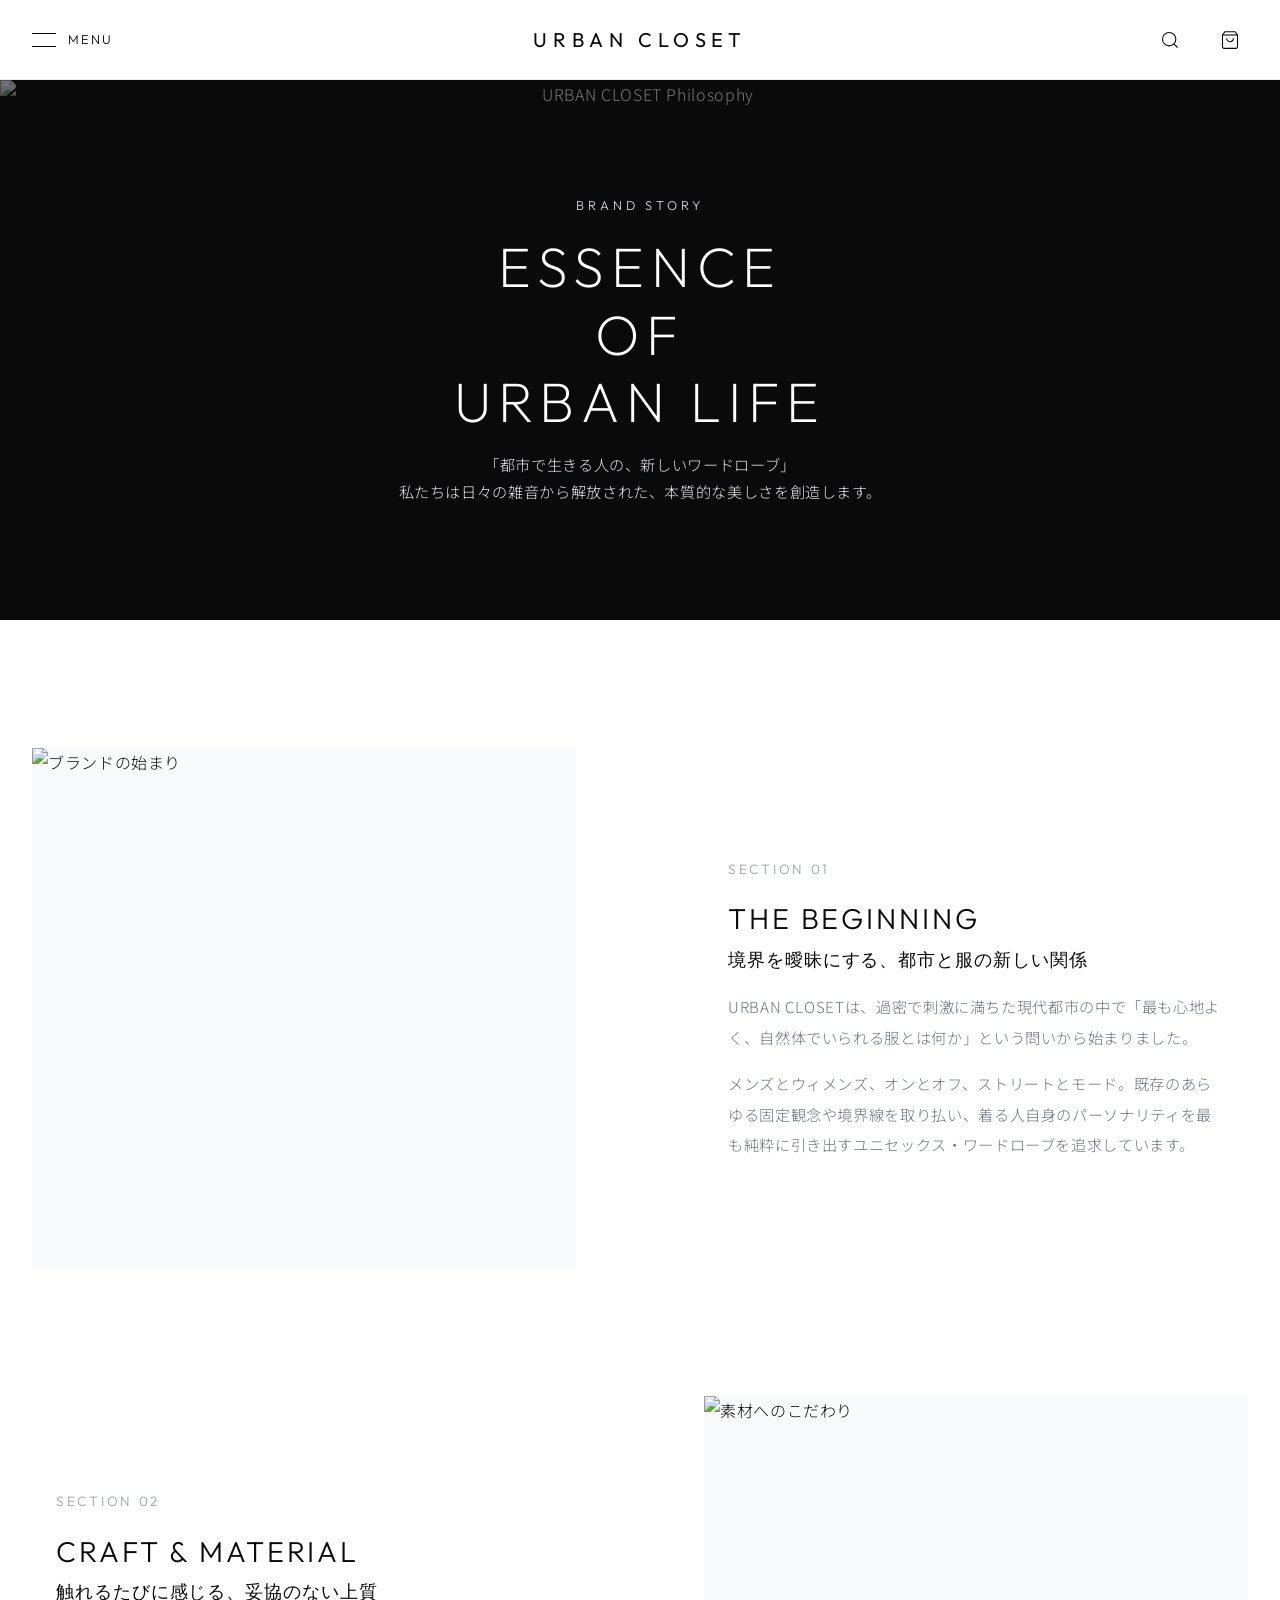
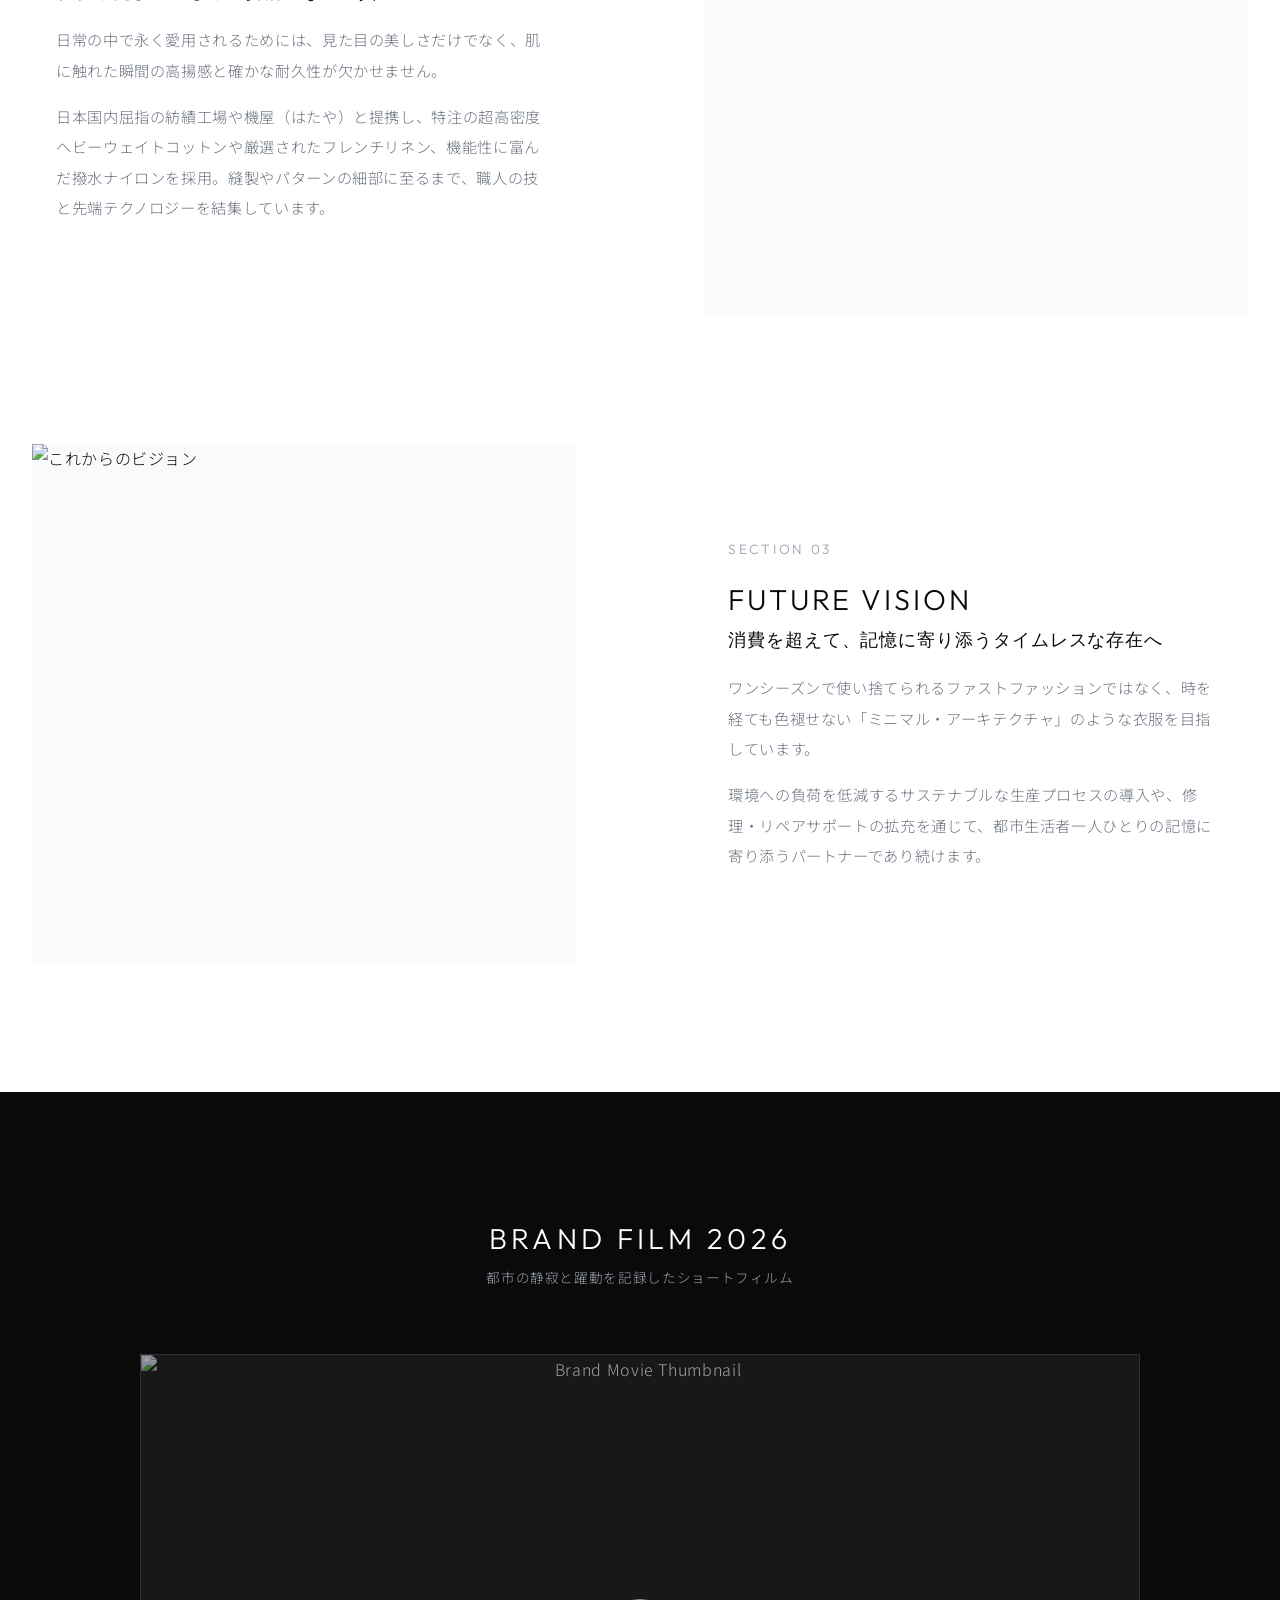
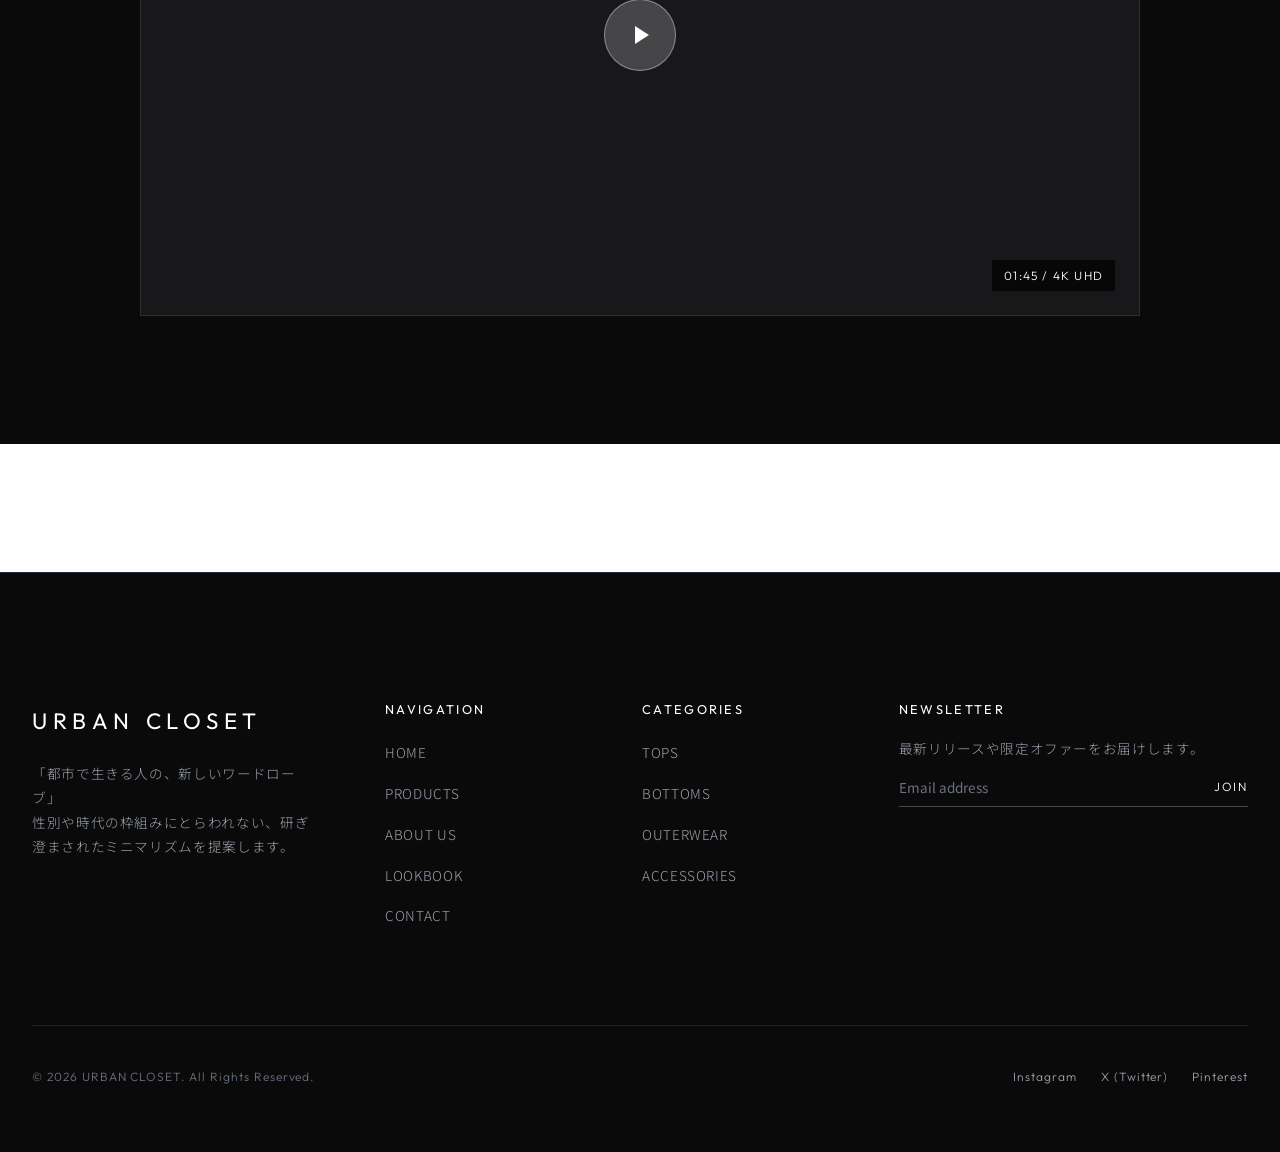
==== about.html @ 9b5a650b "update" ====
<!DOCTYPE html>
<html lang="ja">
<head>
  <meta charset="UTF-8">
  <meta name="viewport" content="width=device-width, initial-scale=1.0">
  <title>ABOUT US | URBAN CLOSET - ブランドストーリー</title>
  <meta name="description" content="URBAN CLOSET（アーバンクローゼット）の哲学、ものづくりのこだわり、ブランドの歩みとこれからのビジョンをご紹介します。">
  
  <!-- CSS -->
  <link rel="stylesheet" href="css/style.css">
  <link rel="stylesheet" href="css/pages/about.css">
</head>
<body>

  <!-- ==========================================
       共通ヘッダー (Header)
       ========================================== -->
  <header class="site-header">
    <div class="container header-container">
      <!-- 左：ハンバーガーメニューボタン -->
      <div class="header-left">
        <button type="button" class="menu-toggle-btn" id="openNavBtn" aria-label="メニューを開く">
          <span class="hamburger-icon">
            <span class="hamburger-line"></span>
            <span class="hamburger-line"></span>
          </span>
          <span>MENU</span>
        </button>
      </div>

      <!-- 中央：ブランドロゴ -->
      <div class="header-logo">
        <a href="index.html" class="logo-text">URBAN CLOSET</a>
      </div>

      <!-- 右：検索 & カートボタン -->
      <div class="header-right">
        <button type="button" class="header-icon-btn" id="openSearchBtn" aria-label="商品を検索">
          <svg viewBox="0 0 24 24" fill="none">
            <circle cx="11" cy="11" r="8"></circle>
            <line x1="21" y1="21" x2="16.65" y2="16.65"></line>
          </svg>
        </button>
        <button type="button" class="header-icon-btn open-cart-btn" id="openCartBtn" aria-label="カートを見る">
          <svg viewBox="0 0 24 24" fill="none">
            <path d="M6 2L3 6v14a2 2 0 0 0 2 2h14a2 2 0 0 0 2-2V6l-3-4z"/>
            <line x1="3" y1="6" x2="21" y2="6"/>
            <path d="M16 10a4 4 0 0 1-8 0"/>
          </svg>
          <span class="cart-badge" style="display: none;">0</span>
        </button>
      </div>
    </div>
  </header>

  <!-- ==========================================
       フルスクリーンメニュー (Fullscreen Navigation Overlay)
       ========================================== -->
  <div class="fullscreen-nav" id="fullscreenNav">
    <div class="nav-header">
      <div class="logo-text" style="color:#FFF;">URBAN CLOSET</div>
      <button type="button" class="nav-close-btn" id="closeNavBtn" aria-label="メニューを閉じる">
        <span>CLOSE</span>
        <svg viewBox="0 0 24 24" fill="none" stroke="currentColor" stroke-width="1.5">
          <line x1="18" y1="6" x2="6" y2="18"></line>
          <line x1="6" y1="6" x2="18" y2="18"></line>
        </svg>
      </button>
    </div>

    <div class="nav-content">
      <ul class="nav-main-list">
        <li class="nav-main-item"><a href="index.html" class="nav-main-link"><span class="nav-index">01</span> HOME</a></li>
        <li class="nav-main-item"><a href="products.html" class="nav-main-link"><span class="nav-index">02</span> PRODUCTS</a></li>
        <li class="nav-main-item"><a href="about.html" class="nav-main-link"><span class="nav-index">03</span> ABOUT</a></li>
        <li class="nav-main-item"><a href="lookbook.html" class="nav-main-link"><span class="nav-index">04</span> LOOKBOOK</a></li>
        <li class="nav-main-item"><a href="contact.html" class="nav-main-link"><span class="nav-index">05</span> CONTACT</a></li>
      </ul>

      <div class="nav-sub-info">
        <p class="nav-concept-quote">
          「都市で生きる人の、新しいワードローブ」<br>
          性別や時代の枠組みにとらわれない、研ぎ澄まされたミニマリズムを提案します。
        </p>

        <div class="nav-category-links">
          <div class="nav-category-title">CATEGORIES</div>
          <div class="nav-category-list">
            <a href="products.html?category=ALL">ALL</a>
            <a href="products.html?category=TOPS">TOPS</a>
            <a href="products.html?category=BOTTOMS">BOTTOMS</a>
            <a href="products.html?category=OUTERWEAR">OUTERWEAR</a>
            <a href="products.html?category=ACCESSORIES">ACCESSORIES</a>
          </div>
        </div>

        <div class="nav-footer-meta">
          <a href="https://instagram.com" target="_blank" rel="noopener">Instagram</a>
          <a href="https://twitter.com" target="_blank" rel="noopener">X (Twitter)</a>
          <a href="https://pinterest.com" target="_blank" rel="noopener">Pinterest</a>
        </div>
      </div>
    </div>
  </div>

  <!-- ==========================================
       クイック検索モーダル (Search Modal)
       ========================================== -->
  <div class="search-modal" id="searchModal">
    <div class="search-box">
      <button type="button" class="search-close-btn" id="closeSearchBtn" aria-label="検索を閉じる">
        <svg width="20" height="20" viewBox="0 0 24 24" fill="none" stroke="currentColor" stroke-width="1.5">
          <line x1="18" y1="6" x2="6" y2="18"></line>
          <line x1="6" y1="6" x2="18" y2="18"></line>
        </svg>
      </button>
      <div class="search-input-wrap">
        <input type="text" id="searchInput" class="search-input" placeholder="商品名・カテゴリ・キーワードを入力...">
        <div class="search-input-icon">
          <svg width="20" height="20" viewBox="0 0 24 24" fill="none" stroke="currentColor" stroke-width="1.5">
            <circle cx="11" cy="11" r="8"></circle>
            <line x1="21" y1="21" x2="16.65" y2="16.65"></line>
          </svg>
        </div>
      </div>
      <div class="search-results" id="searchResults"></div>
    </div>
  </div>

  <!-- ==========================================
       スライドイン・カートドロワー (Cart Drawer)
       ========================================== -->
  <div class="cart-drawer-overlay" id="cartDrawerOverlay">
    <aside class="cart-drawer" aria-label="ショッピングカート">
      <div class="cart-drawer-header">
        <h2 class="cart-drawer-title">SHOPPING BAG</h2>
        <button type="button" class="cart-drawer-close" id="closeCartBtn" aria-label="カートを閉じる">
          <svg width="20" height="20" viewBox="0 0 24 24" fill="none" stroke="currentColor" stroke-width="1.5">
            <line x1="18" y1="6" x2="6" y2="18"></line>
            <line x1="6" y1="6" x2="18" y2="18"></line>
          </svg>
        </button>
      </div>
      <div class="cart-items-container" id="cartItemsContainer"></div>
      <div class="cart-drawer-footer">
        <div class="cart-subtotal-row">
          <span class="cart-subtotal-label">SUBTOTAL</span>
          <span class="cart-subtotal-price" id="cartSubtotalPrice">¥0</span>
        </div>
        <button type="button" class="btn btn-primary btn-block" id="cartCheckoutBtn">CHECKOUT</button>
        <p class="cart-notice">※全品送料無料 / 7日以内返品・交換対応</p>
      </div>
    </aside>
  </div>

  <!-- ==========================================
       メインコンテンツ (Main Content)
       ========================================== -->
  <main id="mainContent">

    <!-- ヒーロービジュアル -->
    <section class="about-hero">
      <img src="https://images.unsplash.com/photo-1485230895905-ec40ba36b9bc?auto=format&fit=crop&w=1920&q=85" alt="URBAN CLOSET Philosophy" class="about-hero-bg">
      <div class="about-hero-content">
        <span class="about-hero-tag">BRAND STORY</span>
        <h1 class="about-hero-title">ESSENCE<br>OF<br>URBAN LIFE</h1>
        <p class="about-hero-desc">
          「都市で生きる人の、新しいワードローブ」<br>
          私たちは日々の雑音から解放された、本質的な美しさを創造します。
        </p>
      </div>
    </section>

    <!-- 3セクションのストーリー構成 -->
    <div class="container story-container">

      <!-- セクション1：ブランドの始まり -->
      <section class="story-section">
        <div class="story-visual">
          <img src="https://images.unsplash.com/photo-1503342217505-b0a15ec3261c?auto=format&fit=crop&w=1000&q=80" alt="ブランドの始まり" class="story-img" loading="lazy">
        </div>
        <div class="story-content">
          <span class="story-number">SECTION 01</span>
          <h2 class="story-heading-en">THE BEGINNING</h2>
          <h3 class="story-heading-ja">境界を曖昧にする、都市と服の新しい関係</h3>
          <div class="story-body">
            <p>
              URBAN CLOSETは、過密で刺激に満ちた現代都市の中で「最も心地よく、自然体でいられる服とは何か」という問いから始まりました。
            </p>
            <p>
              メンズとウィメンズ、オンとオフ、ストリートとモード。既存のあらゆる固定観念や境界線を取り払い、着る人自身のパーソナリティを最も純粋に引き出すユニセックス・ワードローブを追求しています。
            </p>
          </div>
        </div>
      </section>

      <!-- セクション2：素材へのこだわり -->
      <section class="story-section reverse">
        <div class="story-visual">
          <img src="https://images.unsplash.com/photo-1596755094514-f87e34085b2c?auto=format&fit=crop&w=1000&q=80" alt="素材へのこだわり" class="story-img" loading="lazy">
        </div>
        <div class="story-content">
          <span class="story-number">SECTION 02</span>
          <h2 class="story-heading-en">CRAFT & MATERIAL</h2>
          <h3 class="story-heading-ja">触れるたびに感じる、妥協のない上質</h3>
          <div class="story-body">
            <p>
              日常の中で永く愛用されるためには、見た目の美しさだけでなく、肌に触れた瞬間の高揚感と確かな耐久性が欠かせません。
            </p>
            <p>
              日本国内屈指の紡績工場や機屋（はたや）と提携し、特注の超高密度ヘビーウェイトコットンや厳選されたフレンチリネン、機能性に富んだ撥水ナイロンを採用。縫製やパターンの細部に至るまで、職人の技と先端テクノロジーを結集しています。
            </p>
          </div>
        </div>
      </section>

      <!-- セクション3：これからのビジョン -->
      <section class="story-section">
        <div class="story-visual">
          <img src="https://images.unsplash.com/photo-1515886657613-9f3515b0c78f?auto=format&fit=crop&w=1000&q=80" alt="これからのビジョン" class="story-img" loading="lazy">
        </div>
        <div class="story-content">
          <span class="story-number">SECTION 03</span>
          <h2 class="story-heading-en">FUTURE VISION</h2>
          <h3 class="story-heading-ja">消費を超えて、記憶に寄り添うタイムレスな存在へ</h3>
          <div class="story-body">
            <p>
              ワンシーズンで使い捨てられるファストファッションではなく、時を経ても色褪せない「ミニマル・アーキテクチャ」のような衣服を目指しています。
            </p>
            <p>
              環境への負荷を低減するサステナブルな生産プロセスの導入や、修理・リペアサポートの拡充を通じて、都市生活者一人ひとりの記憶に寄り添うパートナーであり続けます。
            </p>
          </div>
        </div>
      </section>

    </div>

    <!-- ブランドムービーエリア（プレースホルダー） -->
    <section class="brand-movie-section">
      <div class="container">
        <div class="movie-header">
          <h2 class="movie-title">BRAND FILM 2026</h2>
          <p class="movie-subtitle">都市の静寂と躍動を記録したショートフィルム</p>
        </div>

        <div class="movie-frame-wrapper" id="brandMovieBox" onclick="alert('※ブランドムービーのプレースホルダーです（デモ再生）。');">
          <img src="https://images.unsplash.com/photo-1509967419530-da38b4704bc6?auto=format&fit=crop&w=1600&q=80" alt="Brand Movie Thumbnail" class="movie-poster">
          <div class="movie-play-button" aria-label="ムービーを再生">
            <svg viewBox="0 0 24 24" fill="currentColor">
              <polygon points="5 3 19 12 5 21 5 3"></polygon>
            </svg>
          </div>
          <span class="movie-duration-badge">01:45 / 4K UHD</span>
        </div>
      </div>
    </section>

  </main>

  <!-- ==========================================
       共通フッター (Footer)
       ========================================== -->
  <footer class="site-footer">
    <div class="container">
      <div class="footer-top">
        <div class="footer-brand">
          <span class="footer-logo">URBAN CLOSET</span>
          <p class="footer-tagline">
            「都市で生きる人の、新しいワードローブ」<br>
            性別や時代の枠組みにとらわれない、研ぎ澄まされたミニマリズムを提案します。
          </p>
        </div>

        <div>
          <h3 class="footer-column-title">NAVIGATION</h3>
          <ul class="footer-links">
            <li><a href="index.html">HOME</a></li>
            <li><a href="products.html">PRODUCTS</a></li>
            <li><a href="about.html">ABOUT US</a></li>
            <li><a href="lookbook.html">LOOKBOOK</a></li>
            <li><a href="contact.html">CONTACT</a></li>
          </ul>
        </div>

        <div>
          <h3 class="footer-column-title">CATEGORIES</h3>
          <ul class="footer-links">
            <li><a href="products.html?category=TOPS">TOPS</a></li>
            <li><a href="products.html?category=BOTTOMS">BOTTOMS</a></li>
            <li><a href="products.html?category=OUTERWEAR">OUTERWEAR</a></li>
            <li><a href="products.html?category=ACCESSORIES">ACCESSORIES</a></li>
          </ul>
        </div>

        <div>
          <h3 class="footer-column-title">NEWSLETTER</h3>
          <p class="footer-newsletter-text">
            最新リリースや限定オファーをお届けします。
          </p>
          <form class="footer-form">
            <input type="email" placeholder="Email address" required>
            <button type="submit">JOIN</button>
          </form>
        </div>
      </div>

      <div class="footer-bottom">
        <div>&copy; 2026 URBAN CLOSET. All Rights Reserved.</div>
        <div class="footer-sns">
          <a href="https://instagram.com" target="_blank" rel="noopener">Instagram</a>
          <a href="https://twitter.com" target="_blank" rel="noopener">X (Twitter)</a>
          <a href="https://pinterest.com" target="_blank" rel="noopener">Pinterest</a>
        </div>
      </div>
    </div>
  </footer>

  <!-- Scripts -->
  <script src="js/data.js"></script>
  <script src="js/common.js"></script>
</body>
</html>
---- css/style.css ----
/* ==========================================================================
   URBAN CLOSET - Design System & Common Styles
   Concept: Minimalist, Mode, Genderless, Timeless Urban Aesthetic
   ========================================================================== */

@import url('https://fonts.googleapis.com/css2?family=Noto+Sans+JP:wght@300;400;500;700&family=Outfit:wght@200;300;400;500;600&display=swap');

/* --- CSS Variables / Design Tokens --- */
:root {
  /* Colors */
  --color-bg: #FFFFFF;
  --color-bg-subtle: #F9FAFB;
  --color-bg-alt: #F3F4F6;
  --color-text-main: #0A0A0A;
  --color-text-muted: #6B7280;
  --color-text-light: #9CA3AF;
  --color-border: #E5E7EB;
  --color-border-dark: #111111;
  --color-accent: #0A0A0A;

  /* Typography */
  --font-en: 'Outfit', -apple-system, BlinkMacSystemFont, 'Helvetica Neue', sans-serif;
  --font-ja: 'Noto Sans JP', -apple-system, BlinkMacSystemFont, sans-serif;

  /* Spacing */
  --space-xs: 0.5rem;   /* 8px */
  --space-sm: 1rem;     /* 16px */
  --space-md: 1.5rem;   /* 24px */
  --space-lg: 2.5rem;   /* 40px */
  --space-xl: 4rem;     /* 64px */
  --space-2xl: 6rem;    /* 96px */
  --space-3xl: 8rem;    /* 128px */

  /* Layout */
  --container-width: 1360px;
  --container-padding: 2rem;
  --header-height: 80px;

  /* Transitions */
  --transition-fast: 0.2s cubic-bezier(0.16, 1, 0.3, 1);
  --transition-normal: 0.4s cubic-bezier(0.16, 1, 0.3, 1);
  --transition-slow: 0.7s cubic-bezier(0.16, 1, 0.3, 1);
}

/* --- Base & Reset --- */
*, *::before, *::after {
  box-sizing: border-box;
  margin: 0;
  padding: 0;
}

html {
  font-size: 16px;
  scroll-behavior: smooth;
  -webkit-font-smoothing: antialiased;
  -moz-osx-font-smoothing: grayscale;
}

body {
  font-family: var(--font-ja);
  font-weight: 300;
  color: var(--color-text-main);
  background-color: var(--color-bg);
  line-height: 1.8;
  letter-spacing: 0.04em;
  overflow-x: hidden;
}

/* Typography Helpers */
h1, h2, h3, h4, h5, h6 {
  font-family: var(--font-en);
  font-weight: 300;
  letter-spacing: 0.08em;
  color: var(--color-text-main);
  line-height: 1.3;
}

p {
  color: var(--color-text-muted);
  font-size: 0.95rem;
}

a {
  color: inherit;
  text-decoration: none;
  transition: opacity var(--transition-fast);
}

a:hover {
  opacity: 0.7;
}

img {
  max-width: 100%;
  height: auto;
  display: block;
}

button {
  background: none;
  border: none;
  font: inherit;
  cursor: pointer;
  color: inherit;
}

ul, ol {
  list-style: none;
}

/* --- Containers & Layout --- */
.container {
  max-width: var(--container-width);
  margin-left: auto;
  margin-right: auto;
  padding-left: var(--container-padding);
  padding-right: var(--container-padding);
}

.container-narrow {
  max-width: 900px;
  margin-left: auto;
  margin-right: auto;
  padding-left: var(--container-padding);
  padding-right: var(--container-padding);
}

.section {
  padding-top: var(--space-2xl);
  padding-bottom: var(--space-2xl);
}

.section-header {
  margin-bottom: var(--space-xl);
  display: flex;
  justify-content: space-between;
  align-items: flex-end;
  border-bottom: 1px solid var(--color-border);
  padding-bottom: var(--space-sm);
}

.section-title {
  font-size: 1.75rem;
  letter-spacing: 0.15em;
  text-transform: uppercase;
}

.section-subtitle {
  font-family: var(--font-ja);
  font-size: 0.85rem;
  color: var(--color-text-muted);
  margin-top: 0.35rem;
}

.section-link {
  font-family: var(--font-en);
  font-size: 0.85rem;
  letter-spacing: 0.12em;
  text-transform: uppercase;
  display: inline-flex;
  align-items: center;
  gap: 0.5rem;
  border-bottom: 1px solid transparent;
  padding-bottom: 2px;
  transition: border-color var(--transition-fast);
}

.section-link:hover {
  border-bottom-color: var(--color-text-main);
  opacity: 1;
}

/* --- Buttons --- */
.btn {
  display: inline-flex;
  align-items: center;
  justify-content: center;
  font-family: var(--font-en);
  font-size: 0.85rem;
  letter-spacing: 0.15em;
  text-transform: uppercase;
  padding: 1rem 2.2rem;
  transition: all var(--transition-normal);
  text-align: center;
  position: relative;
  overflow: hidden;
}

.btn-primary {
  background-color: var(--color-text-main);
  color: #FFFFFF;
  border: 1px solid var(--color-text-main);
}

.btn-primary:hover {
  background-color: #262626;
  opacity: 1;
}

.btn-outline {
  background-color: transparent;
  color: var(--color-text-main);
  border: 1px solid var(--color-text-main);
}

.btn-outline:hover {
  background-color: var(--color-text-main);
  color: #FFFFFF;
  opacity: 1;
}

.btn-sm {
  padding: 0.65rem 1.4rem;
  font-size: 0.75rem;
}

.btn-block {
  width: 100%;
}

/* --- Header --- */
.site-header {
  position: fixed;
  top: 0;
  left: 0;
  width: 100%;
  height: var(--header-height);
  background-color: rgba(255, 255, 255, 0.95);
  backdrop-filter: blur(10px);
  -webkit-backdrop-filter: blur(10px);
  z-index: 100;
  transition: background-color var(--transition-normal), border-color var(--transition-normal);
  border-bottom: 1px solid rgba(229, 231, 235, 0.6);
}

.site-header.is-scrolled {
  background-color: rgba(255, 255, 255, 0.98);
  border-bottom: 1px solid var(--color-border);
}

.site-header.header-dark {
  background-color: transparent;
  border-bottom-color: transparent;
  color: #FFFFFF;
}

.site-header.header-dark.is-scrolled {
  background-color: rgba(255, 255, 255, 0.98);
  border-bottom: 1px solid var(--color-border);
  color: var(--color-text-main);
}

.header-container {
  display: grid;
  grid-template-columns: 1fr auto 1fr;
  align-items: center;
  height: 100%;
}

.header-left {
  display: flex;
  align-items: center;
  gap: 1.5rem;
}

.menu-toggle-btn {
  display: flex;
  align-items: center;
  gap: 0.75rem;
  font-family: var(--font-en);
  font-size: 0.8rem;
  letter-spacing: 0.15em;
  text-transform: uppercase;
  padding: 0.5rem 0;
}

.hamburger-icon {
  width: 24px;
  height: 14px;
  position: relative;
  display: flex;
  flex-direction: column;
  justify-content: space-between;
}

.hamburger-line {
  width: 100%;
  height: 1px;
  background-color: currentColor;
  transition: transform var(--transition-fast), opacity var(--transition-fast);
}

.header-logo {
  text-align: center;
}

.logo-text {
  font-family: var(--font-en);
  font-size: 1.25rem;
  font-weight: 400;
  letter-spacing: 0.28em;
  text-transform: uppercase;
  white-space: nowrap;
}

.header-right {
  display: flex;
  justify-content: flex-end;
  align-items: center;
  gap: 1.5rem;
}

.header-icon-btn {
  display: flex;
  align-items: center;
  justify-content: center;
  position: relative;
  padding: 0.5rem;
}

.header-icon-btn svg {
  width: 20px;
  height: 20px;
  stroke: currentColor;
  stroke-width: 1.3;
}

.cart-badge {
  position: absolute;
  top: 2px;
  right: 0px;
  background-color: var(--color-text-main);
  color: #FFFFFF;
  font-family: var(--font-en);
  font-size: 0.65rem;
  width: 16px;
  height: 16px;
  border-radius: 50%;
  display: flex;
  align-items: center;
  justify-content: center;
  font-weight: 500;
}

.header-dark:not(.is-scrolled) .cart-badge {
  background-color: #FFFFFF;
  color: var(--color-text-main);
}

/* --- Fullscreen Navigation Overlay --- */
.fullscreen-nav {
  position: fixed;
  top: 0;
  left: 0;
  width: 100vw;
  height: 100vh;
  background-color: #0A0A0A;
  color: #FFFFFF;
  z-index: 200;
  opacity: 0;
  visibility: hidden;
  transition: opacity var(--transition-slow), visibility var(--transition-slow);
  overflow-y: auto;
  display: flex;
  flex-direction: column;
}

.fullscreen-nav.is-open {
  opacity: 1;
  visibility: visible;
}

.nav-header {
  height: var(--header-height);
  display: flex;
  justify-content: space-between;
  align-items: center;
  padding: 0 var(--container-padding);
  border-bottom: 1px solid rgba(255, 255, 255, 0.1);
}

.nav-close-btn {
  display: flex;
  align-items: center;
  gap: 0.5rem;
  font-family: var(--font-en);
  font-size: 0.8rem;
  letter-spacing: 0.15em;
  text-transform: uppercase;
  color: #FFFFFF;
}

.nav-close-btn svg {
  width: 20px;
  height: 20px;
}

.nav-content {
  flex: 1;
  max-width: var(--container-width);
  margin: 0 auto;
  width: 100%;
  padding: var(--space-xl) var(--container-padding);
  display: grid;
  grid-template-columns: 1.5fr 1fr;
  gap: var(--space-2xl);
  align-items: center;
}

.nav-main-list {
  display: flex;
  flex-direction: column;
  gap: 1.25rem;
}

.nav-main-item {
  overflow: hidden;
}

.nav-main-link {
  font-family: var(--font-en);
  font-size: clamp(1.25rem, 2.2vw, 1.85rem);
  font-weight: 300;
  letter-spacing: 0.12em;
  text-transform: uppercase;
  display: inline-flex;
  align-items: center;
  gap: 1.25rem;
  color: #FFFFFF;
  position: relative;
  padding: 0.4rem 0;
  transition: transform var(--transition-fast), color var(--transition-fast), opacity var(--transition-fast);
}

.nav-index {
  font-size: 0.75rem;
  color: var(--color-text-muted);
  font-family: var(--font-en);
  font-weight: 400;
  letter-spacing: 0.15em;
}

.nav-main-link::after {
  content: '';
  position: absolute;
  bottom: 0;
  left: 0;
  width: 0;
  height: 1px;
  background-color: rgba(255, 255, 255, 0.6);
  transition: width var(--transition-fast);
}

.nav-main-link:hover {
  color: #FFFFFF;
  transform: translateX(8px);
  opacity: 1;
}

.nav-main-link:hover::after {
  width: 100%;
}

.nav-sub-info {
  display: flex;
  flex-direction: column;
  gap: var(--space-lg);
  border-left: 1px solid rgba(255, 255, 255, 0.15);
  padding-left: var(--space-xl);
}

.nav-concept-quote {
  font-size: 0.95rem;
  line-height: 1.9;
  color: #9CA3AF;
  font-weight: 300;
}

.nav-category-links {
  display: flex;
  flex-direction: column;
  gap: 0.6rem;
}

.nav-category-title {
  font-family: var(--font-en);
  font-size: 0.75rem;
  letter-spacing: 0.18em;
  text-transform: uppercase;
  color: #6B7280;
  margin-bottom: 0.5rem;
}

.nav-category-list {
  display: flex;
  flex-wrap: wrap;
  gap: 1.2rem;
}

.nav-category-list a {
  font-family: var(--font-en);
  font-size: 0.85rem;
  letter-spacing: 0.1em;
  color: #D1D5DB;
}

.nav-category-list a:hover {
  color: #FFFFFF;
}

.nav-footer-meta {
  display: flex;
  gap: 2rem;
  font-family: var(--font-en);
  font-size: 0.8rem;
  letter-spacing: 0.1em;
  color: #6B7280;
}

.nav-footer-meta a:hover {
  color: #FFFFFF;
}

/* --- Search Drawer / Modal --- */
.search-modal {
  position: fixed;
  top: 0;
  left: 0;
  width: 100vw;
  height: 100vh;
  background-color: rgba(10, 10, 10, 0.8);
  backdrop-filter: blur(8px);
  -webkit-backdrop-filter: blur(8px);
  z-index: 250;
  opacity: 0;
  visibility: hidden;
  transition: opacity var(--transition-normal), visibility var(--transition-normal);
  display: flex;
  justify-content: center;
  padding-top: 10vh;
}

.search-modal.is-open {
  opacity: 1;
  visibility: visible;
}

.search-box {
  background-color: #FFFFFF;
  width: 90%;
  max-width: 700px;
  max-height: 80vh;
  border-radius: 0px;
  padding: var(--space-lg);
  display: flex;
  flex-direction: column;
  position: relative;
  box-shadow: 0 25px 50px -12px rgba(0, 0, 0, 0.25);
  overflow: hidden;
}

.search-close-btn {
  position: absolute;
  top: 1.5rem;
  right: 1.5rem;
  padding: 0.5rem;
  color: var(--color-text-muted);
}

.search-close-btn:hover {
  color: var(--color-text-main);
}

.search-input-wrap {
  position: relative;
  margin-top: 1rem;
  margin-bottom: 1.5rem;
  border-bottom: 2px solid var(--color-text-main);
}

.search-input {
  width: 100%;
  border: none;
  font-family: var(--font-ja);
  font-size: 1.25rem;
  font-weight: 300;
  padding: 0.75rem 2.5rem 0.75rem 0;
  outline: none;
  background: transparent;
  color: var(--color-text-main);
}

.search-input::placeholder {
  color: var(--color-text-light);
  font-family: var(--font-ja);
  font-weight: 300;
}

.search-input-icon {
  position: absolute;
  right: 0.5rem;
  top: 50%;
  transform: translateY(-50%);
  color: var(--color-text-muted);
}

.search-results {
  overflow-y: auto;
  flex: 1;
  display: flex;
  flex-direction: column;
  gap: 1rem;
}

.search-item {
  display: flex;
  align-items: center;
  gap: 1.25rem;
  padding: 0.75rem 0;
  border-bottom: 1px solid var(--color-border);
  transition: background-color var(--transition-fast);
}

.search-item:hover {
  opacity: 1;
  background-color: var(--color-bg-subtle);
}

.search-item-img {
  width: 60px;
  height: 75px;
  object-fit: cover;
  background-color: var(--color-bg-subtle);
}

.search-item-info {
  flex: 1;
}

.search-item-name {
  font-size: 0.95rem;
  font-weight: 400;
  color: var(--color-text-main);
  margin-bottom: 0.2rem;
}

.search-item-price {
  font-family: var(--font-en);
  font-size: 0.85rem;
  color: var(--color-text-muted);
}

/* --- Cart Drawer --- */
.cart-drawer-overlay {
  position: fixed;
  top: 0;
  left: 0;
  width: 100vw;
  height: 100vh;
  background-color: rgba(0, 0, 0, 0.5);
  backdrop-filter: blur(4px);
  -webkit-backdrop-filter: blur(4px);
  z-index: 300;
  opacity: 0;
  visibility: hidden;
  transition: opacity var(--transition-normal), visibility var(--transition-normal);
}

.cart-drawer-overlay.is-open {
  opacity: 1;
  visibility: visible;
}

.cart-drawer {
  position: fixed;
  top: 0;
  right: 0;
  width: 100%;
  max-width: 440px;
  height: 100vh;
  background-color: #FFFFFF;
  z-index: 301;
  transform: translateX(100%);
  transition: transform var(--transition-normal);
  display: flex;
  flex-direction: column;
}

.cart-drawer-overlay.is-open .cart-drawer {
  transform: translateX(0);
}

.cart-drawer-header {
  height: var(--header-height);
  padding: 0 1.5rem;
  display: flex;
  justify-content: space-between;
  align-items: center;
  border-bottom: 1px solid var(--color-border);
}

.cart-drawer-title {
  font-family: var(--font-en);
  font-size: 1.1rem;
  letter-spacing: 0.15em;
  text-transform: uppercase;
}

.cart-drawer-close {
  padding: 0.5rem;
  color: var(--color-text-muted);
}

.cart-items-container {
  flex: 1;
  overflow-y: auto;
  padding: 1.5rem;
  display: flex;
  flex-direction: column;
  gap: 1.5rem;
}

.cart-empty-message {
  display: flex;
  flex-direction: column;
  align-items: center;
  justify-content: center;
  height: 100%;
  text-align: center;
  color: var(--color-text-muted);
  gap: 1rem;
}

.cart-item {
  display: grid;
  grid-template-columns: 80px 1fr auto;
  gap: 1.25rem;
  padding-bottom: 1.5rem;
  border-bottom: 1px solid var(--color-border);
  position: relative;
}

.cart-item-img {
  width: 80px;
  height: 100px;
  object-fit: cover;
  background-color: var(--color-bg-subtle);
}

.cart-item-info {
  display: flex;
  flex-direction: column;
  justify-content: space-between;
}

.cart-item-title {
  font-size: 0.9rem;
  font-weight: 400;
  color: var(--color-text-main);
  line-height: 1.4;
}

.cart-item-meta {
  font-size: 0.8rem;
  color: var(--color-text-muted);
}

.cart-item-price {
  font-family: var(--font-en);
  font-size: 0.9rem;
  font-weight: 400;
  color: var(--color-text-main);
}

.cart-item-remove {
  font-size: 0.75rem;
  color: var(--color-text-light);
  text-decoration: underline;
  align-self: flex-start;
  padding: 0.2rem 0;
}

.cart-item-remove:hover {
  color: var(--color-text-main);
}

.cart-drawer-footer {
  border-top: 1px solid var(--color-border);
  padding: 1.5rem;
  background-color: var(--color-bg-subtle);
}

.cart-subtotal-row {
  display: flex;
  justify-content: space-between;
  align-items: center;
  margin-bottom: 1.25rem;
}

.cart-subtotal-label {
  font-family: var(--font-en);
  font-size: 0.85rem;
  letter-spacing: 0.1em;
  text-transform: uppercase;
  color: var(--color-text-muted);
}

.cart-subtotal-price {
  font-family: var(--font-en);
  font-size: 1.25rem;
  font-weight: 400;
  color: var(--color-text-main);
}

.cart-notice {
  font-size: 0.75rem;
  color: var(--color-text-light);
  text-align: center;
  margin-top: 0.75rem;
}

/* --- Toast Notification --- */
.toast-notification {
  position: fixed;
  bottom: 2rem;
  right: 2rem;
  background-color: var(--color-text-main);
  color: #FFFFFF;
  padding: 1rem 1.5rem;
  font-size: 0.85rem;
  letter-spacing: 0.05em;
  z-index: 400;
  display: flex;
  align-items: center;
  gap: 0.75rem;
  box-shadow: 0 10px 25px rgba(0, 0, 0, 0.15);
  transform: translateY(100px);
  opacity: 0;
  transition: transform var(--transition-normal), opacity var(--transition-normal);
  pointer-events: none;
}

.toast-notification.is-visible {
  transform: translateY(0);
  opacity: 1;
  pointer-events: auto;
}

/* --- Common Product Card Component --- */
.product-card {
  display: flex;
  flex-direction: column;
  position: relative;
  transition: transform var(--transition-fast);
}

.product-card-thumb {
  position: relative;
  width: 100%;
  padding-top: 130%; /* 3:4 Aspect Ratio */
  background-color: #F8F8F8;
  overflow: hidden;
  margin-bottom: 1rem;
}

.product-img-main,
.product-img-hover {
  position: absolute;
  top: 0;
  left: 0;
  width: 100%;
  height: 100%;
  object-fit: cover;
  transition: opacity var(--transition-normal), transform 0.6s cubic-bezier(0.16, 1, 0.3, 1);
}

.product-img-hover {
  opacity: 0;
}

.product-card:hover .product-img-hover {
  opacity: 1;
}

.product-card:hover .product-img-main {
  transform: scale(1.03);
}

.product-card:hover .product-img-hover {
  transform: scale(1.03);
}

.product-tag-new {
  position: absolute;
  top: 0.75rem;
  left: 0.75rem;
  background-color: var(--color-text-main);
  color: #FFFFFF;
  font-family: var(--font-en);
  font-size: 0.65rem;
  letter-spacing: 0.15em;
  text-transform: uppercase;
  padding: 0.2rem 0.6rem;
  z-index: 2;
}

.product-card-info {
  display: flex;
  flex-direction: column;
  gap: 0.25rem;
}

.product-brand {
  font-family: var(--font-en);
  font-size: 0.7rem;
  letter-spacing: 0.15em;
  text-transform: uppercase;
  color: var(--color-text-muted);
}

.product-title {
  font-size: 0.95rem;
  font-weight: 400;
  color: var(--color-text-main);
  margin: 0;
}

.product-price {
  font-family: var(--font-en);
  font-size: 0.9rem;
  font-weight: 400;
  color: var(--color-text-main);
  margin-top: 0.2rem;
}

/* --- Footer --- */
.site-footer {
  background-color: #0A0A0A;
  color: #FFFFFF;
  padding-top: var(--space-3xl);
  padding-bottom: var(--space-xl);
  border-top: 1px solid #1F2937;
  margin-top: var(--space-3xl);
}

.footer-top {
  display: grid;
  grid-template-columns: 1.5fr 1fr 1fr 1.2fr;
  gap: var(--space-xl);
  margin-bottom: var(--space-2xl);
}

.footer-brand {
  display: flex;
  flex-direction: column;
  gap: 1.2rem;
}

.footer-logo {
  font-family: var(--font-en);
  font-size: 1.4rem;
  letter-spacing: 0.25em;
  text-transform: uppercase;
  font-weight: 400;
}

.footer-tagline {
  font-size: 0.85rem;
  color: #9CA3AF;
  line-height: 1.8;
  max-width: 320px;
}

.footer-column-title {
  font-family: var(--font-en);
  font-size: 0.8rem;
  letter-spacing: 0.18em;
  text-transform: uppercase;
  color: #FFFFFF;
  margin-bottom: 1.2rem;
  font-weight: 400;
}

.footer-links {
  display: flex;
  flex-direction: column;
  gap: 0.75rem;
}

.footer-links a {
  font-size: 0.85rem;
  color: #9CA3AF;
  transition: color var(--transition-fast);
}

.footer-links a:hover {
  color: #FFFFFF;
  opacity: 1;
}

.footer-newsletter-text {
  font-size: 0.85rem;
  color: #9CA3AF;
  margin-bottom: 1rem;
  line-height: 1.7;
}

.footer-form {
  display: flex;
  border-bottom: 1px solid rgba(255, 255, 255, 0.25);
  padding-bottom: 0.5rem;
  transition: border-color var(--transition-fast);
}

.footer-form:focus-within {
  border-bottom-color: #FFFFFF;
}

.footer-form input {
  flex: 1;
  background: transparent;
  border: none;
  color: #FFFFFF;
  font-family: var(--font-ja);
  font-size: 0.85rem;
  outline: none;
}

.footer-form input::placeholder {
  color: #6B7280;
}

.footer-form button {
  color: #FFFFFF;
  font-family: var(--font-en);
  font-size: 0.75rem;
  letter-spacing: 0.15em;
  text-transform: uppercase;
  padding-left: 0.5rem;
}

.footer-bottom {
  border-top: 1px solid rgba(255, 255, 255, 0.1);
  padding-top: var(--space-lg);
  display: flex;
  justify-content: space-between;
  align-items: center;
  font-size: 0.75rem;
  color: #6B7280;
  font-family: var(--font-en);
  letter-spacing: 0.08em;
}

.footer-sns {
  display: flex;
  gap: 1.5rem;
}

.footer-sns a {
  color: #9CA3AF;
}

.footer-sns a:hover {
  color: #FFFFFF;
  opacity: 1;
}

/* --- Responsive Adjustments (Common) --- */
@media (max-width: 1024px) {
  :root {
    --container-padding: 1.5rem;
    --space-xl: 3rem;
    --space-2xl: 4.5rem;
    --space-3xl: 6rem;
  }

  .footer-top {
    grid-template-columns: 1fr 1fr;
    gap: var(--space-xl);
  }

  .nav-content {
    grid-template-columns: 1fr;
    gap: var(--space-xl);
  }

  .nav-sub-info {
    border-left: none;
    padding-left: 0;
    border-top: 1px solid rgba(255, 255, 255, 0.15);
    padding-top: var(--space-lg);
  }
}

@media (max-width: 768px) {
  :root {
    --header-height: 68px;
    --container-padding: 1.25rem;
  }

  .logo-text {
    font-size: 1.05rem;
    letter-spacing: 0.2em;
  }

  .footer-top {
    grid-template-columns: 1fr;
    gap: var(--space-lg);
  }

  .footer-bottom {
    flex-direction: column;
    gap: 1rem;
    align-items: flex-start;
  }

  .cart-drawer {
    max-width: 100%;
  }

  .search-box {
    width: 95%;
    padding: var(--space-md);
  }
}
---- css/pages/about.css ----
/* ==========================================================================
   URBAN CLOSET - Brand Story Styles (about.css)
   ========================================================================== */

/* --- About Hero --- */
.about-hero {
  position: relative;
  height: 60vh;
  min-height: 420px;
  background-color: #0A0A0A;
  display: flex;
  align-items: center;
  justify-content: center;
  color: #FFFFFF;
  text-align: center;
  overflow: hidden;
  margin-top: var(--header-height);
}

.about-hero-bg {
  position: absolute;
  top: 0;
  left: 0;
  width: 100%;
  height: 100%;
  object-fit: cover;
  opacity: 0.45;
  filter: grayscale(40%);
}

.about-hero-content {
  position: relative;
  z-index: 2;
  max-width: 700px;
  padding: 0 var(--container-padding);
}

.about-hero-tag {
  font-family: var(--font-en);
  font-size: 0.8rem;
  letter-spacing: 0.3em;
  text-transform: uppercase;
  color: #D1D5DB;
  margin-bottom: 1rem;
  display: block;
}

.about-hero-title {
  font-size: clamp(2rem, 5vw, 3.5rem);
  font-weight: 200;
  letter-spacing: 0.12em;
  line-height: 1.2;
  color: #FFFFFF;
  margin-bottom: 1rem;
}

.about-hero-desc {
  font-size: 0.95rem;
  color: #E5E7EB;
  font-weight: 300;
  line-height: 1.8;
}

/* --- Brand Story Sections (Alternating 3 Sections) --- */
.story-container {
  padding-top: var(--space-3xl);
  padding-bottom: var(--space-3xl);
  display: flex;
  flex-direction: column;
  gap: var(--space-3xl);
}

.story-section {
  display: grid;
  grid-template-columns: 1fr 1fr;
  gap: var(--space-3xl);
  align-items: center;
}

.story-section.reverse {
  direction: rtl;
}

.story-section.reverse .story-content {
  direction: ltr;
}

.story-section.reverse .story-visual {
  direction: ltr;
}

.story-visual {
  position: relative;
}

.story-img {
  width: 100%;
  height: 520px;
  object-fit: cover;
  filter: grayscale(10%);
  background-color: var(--color-bg-subtle);
}

.story-content {
  display: flex;
  flex-direction: column;
  gap: 1.25rem;
  padding: 0 var(--space-md);
}

.story-number {
  font-family: var(--font-en);
  font-size: 0.85rem;
  font-weight: 300;
  letter-spacing: 0.2em;
  color: var(--color-text-light);
}

.story-heading-en {
  font-family: var(--font-en);
  font-size: 1.8rem;
  font-weight: 300;
  letter-spacing: 0.1em;
  text-transform: uppercase;
  color: var(--color-text-main);
  line-height: 1.2;
}

.story-heading-ja {
  font-size: 1.15rem;
  font-weight: 400;
  color: var(--color-text-main);
  margin-top: -0.5rem;
  letter-spacing: 0.05em;
}

.story-body {
  font-size: 0.95rem;
  line-height: 2;
  color: var(--color-text-muted);
}

.story-body p + p {
  margin-top: 1rem;
}

/* --- Brand Movie Area (Placeholder) --- */
.brand-movie-section {
  background-color: #0A0A0A;
  color: #FFFFFF;
  padding: var(--space-3xl) 0;
  text-align: center;
}

.movie-header {
  max-width: 600px;
  margin: 0 auto var(--space-xl) auto;
}

.movie-title {
  font-size: 1.8rem;
  letter-spacing: 0.15em;
  text-transform: uppercase;
  color: #FFFFFF;
  margin-bottom: 0.5rem;
}

.movie-subtitle {
  font-size: 0.85rem;
  color: #9CA3AF;
}

.movie-frame-wrapper {
  position: relative;
  max-width: 1000px;
  margin: 0 auto;
  aspect-ratio: 16 / 9;
  background-color: #18181B;
  overflow: hidden;
  display: flex;
  align-items: center;
  justify-content: center;
  cursor: pointer;
  border: 1px solid rgba(255, 255, 255, 0.1);
}

.movie-poster {
  position: absolute;
  top: 0;
  left: 0;
  width: 100%;
  height: 100%;
  object-fit: cover;
  opacity: 0.6;
  transition: transform 0.6s ease, opacity 0.6s ease;
}

.movie-frame-wrapper:hover .movie-poster {
  transform: scale(1.03);
  opacity: 0.45;
}

.movie-play-button {
  position: relative;
  z-index: 2;
  width: 72px;
  height: 72px;
  border-radius: 50%;
  background-color: rgba(255, 255, 255, 0.2);
  backdrop-filter: blur(8px);
  border: 1px solid rgba(255, 255, 255, 0.4);
  display: flex;
  align-items: center;
  justify-content: center;
  color: #FFFFFF;
  transition: transform 0.3s ease, background-color 0.3s ease;
}

.movie-frame-wrapper:hover .movie-play-button {
  transform: scale(1.1);
  background-color: rgba(255, 255, 255, 0.35);
}

.movie-play-button svg {
  width: 24px;
  height: 24px;
  margin-left: 4px;
}

.movie-duration-badge {
  position: absolute;
  bottom: 1.5rem;
  right: 1.5rem;
  background-color: rgba(0, 0, 0, 0.7);
  padding: 0.3rem 0.75rem;
  font-family: var(--font-en);
  font-size: 0.75rem;
  letter-spacing: 0.1em;
  color: #FFFFFF;
  z-index: 2;
}

/* --- Responsive for About Page --- */
@media (max-width: 1024px) {
  .story-section,
  .story-section.reverse {
    grid-template-columns: 1fr;
    gap: var(--space-xl);
    direction: ltr;
  }

  .story-img {
    height: 380px;
  }

  .story-content {
    padding: 0;
  }
}
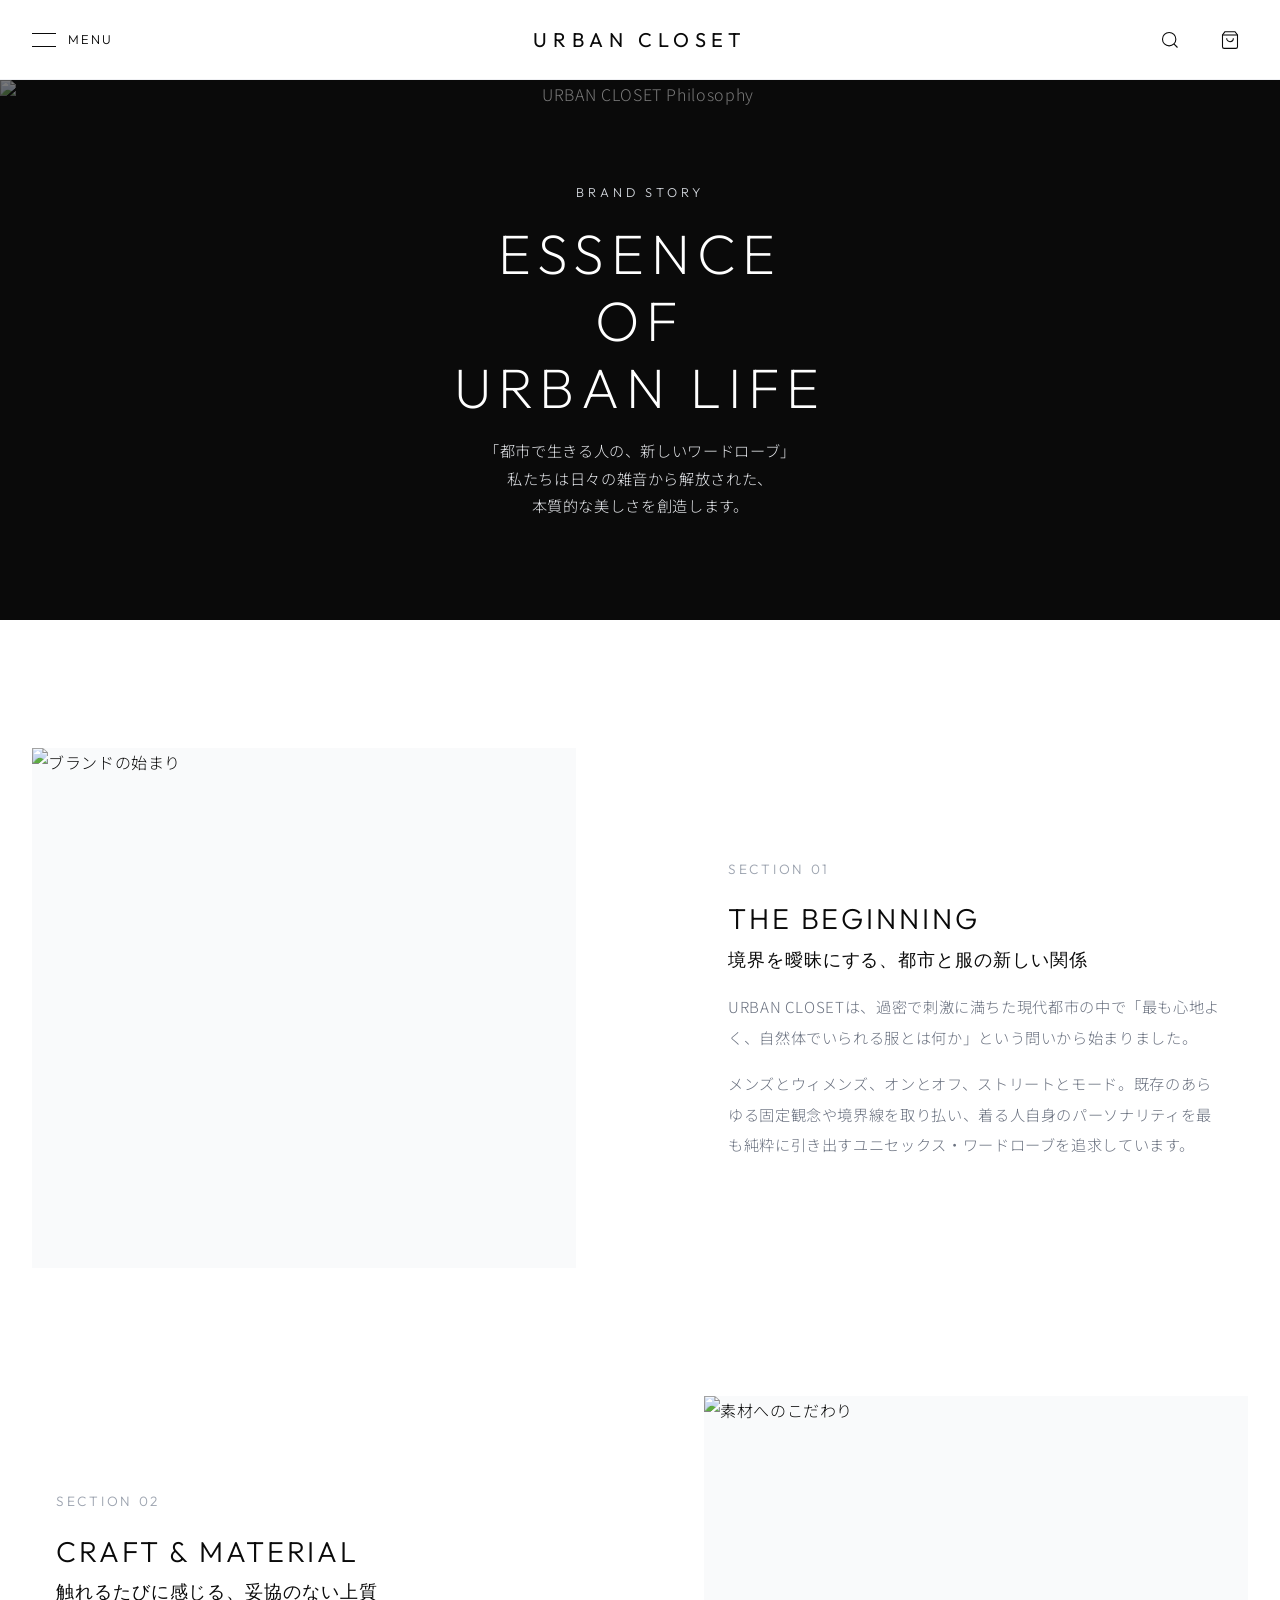
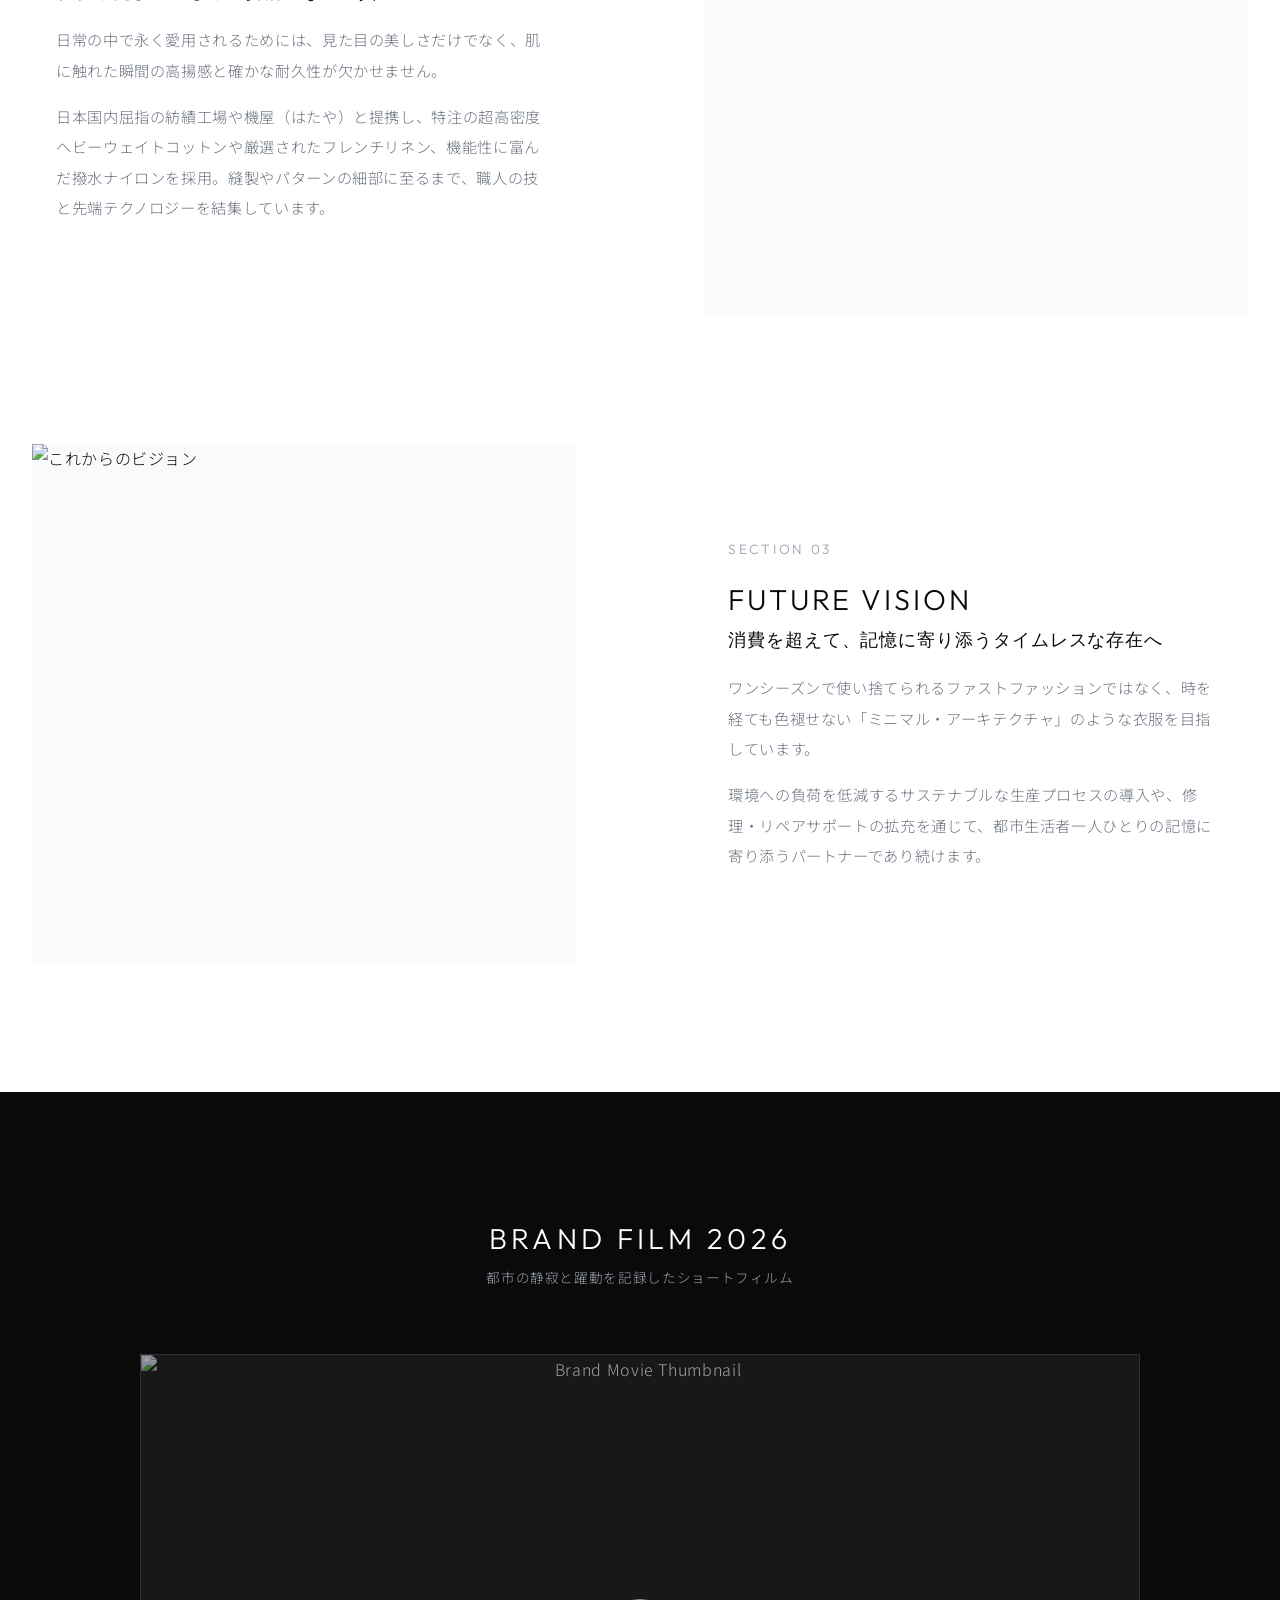
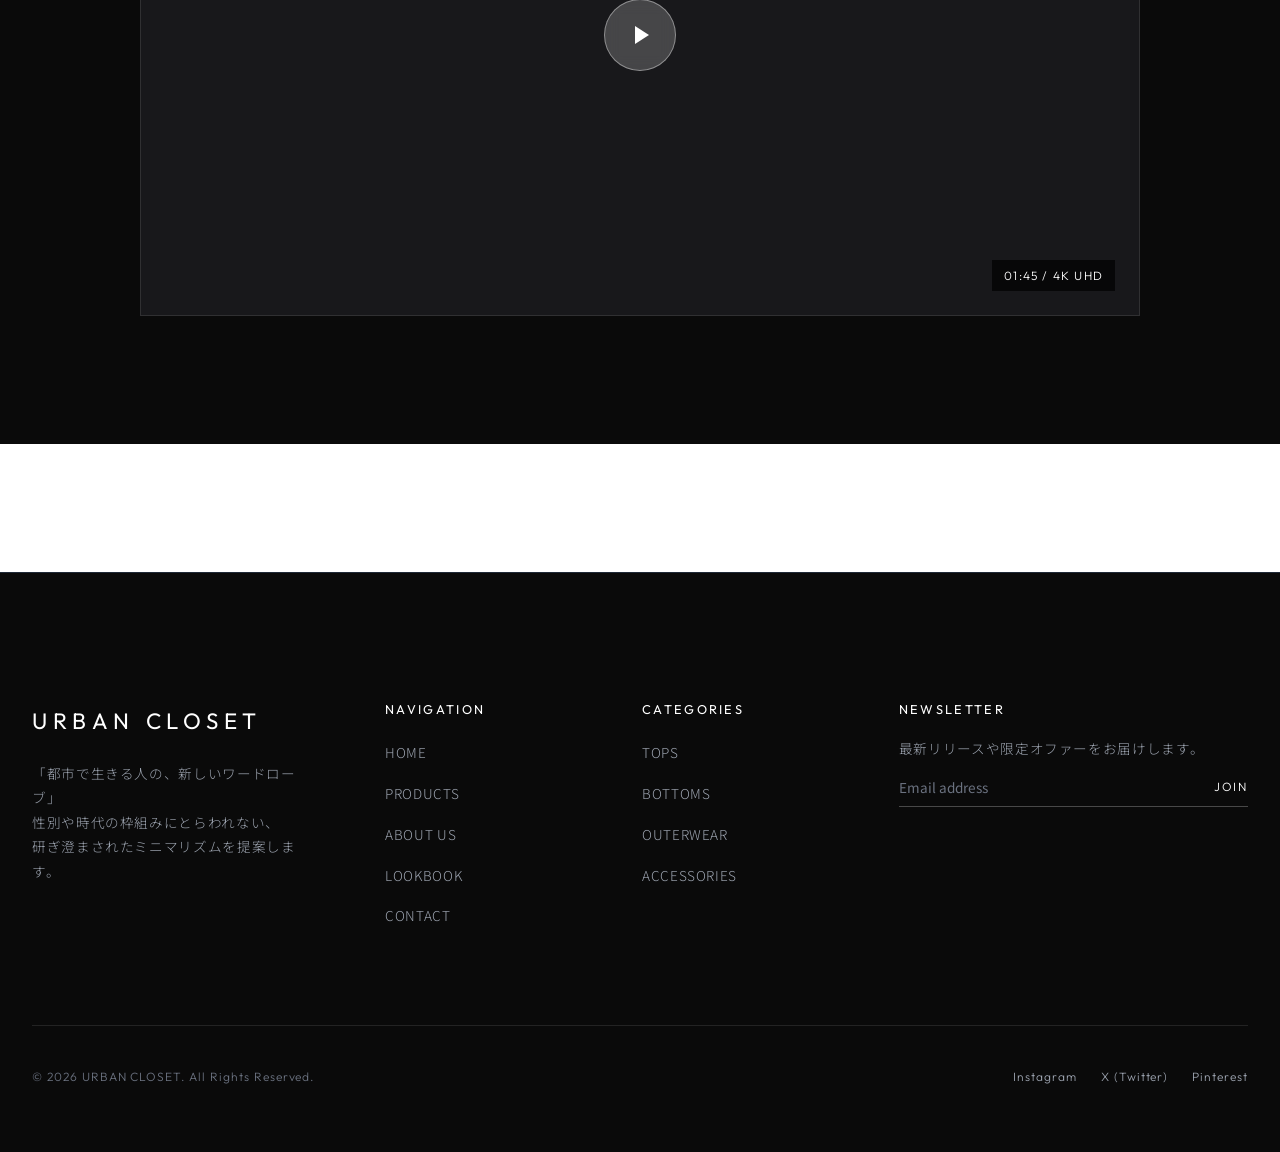
==== commit 9fe0daed: "update" ====
--- a/about.html
+++ b/about.html
@@ -166,7 +166,8 @@
         <h1 class="about-hero-title">ESSENCE<br>OF<br>URBAN LIFE</h1>
         <p class="about-hero-desc">
           「都市で生きる人の、新しいワードローブ」<br>
-          私たちは日々の雑音から解放された、本質的な美しさを創造します。
+          私たちは日々の雑音から解放された、<br>
+          本質的な美しさを創造します。
         </p>
       </div>
     </section>
@@ -268,7 +269,8 @@
           <span class="footer-logo">URBAN CLOSET</span>
           <p class="footer-tagline">
             「都市で生きる人の、新しいワードローブ」<br>
-            性別や時代の枠組みにとらわれない、研ぎ澄まされたミニマリズムを提案します。
+            性別や時代の枠組みにとらわれない、<br>
+            研ぎ澄まされたミニマリズムを提案します。
           </p>
         </div>
 
--- a/css/style.css
+++ b/css/style.css
@@ -371,28 +371,40 @@
 }
 
 .nav-header {
-  height: var(--header-height);
+  height: 90px;
   display: flex;
   justify-content: space-between;
   align-items: center;
   padding: 0 var(--container-padding);
-  border-bottom: 1px solid rgba(255, 255, 255, 0.1);
+  border-bottom: 1px solid rgba(255, 255, 255, 0.15);
+}
+
+.nav-header .logo-text {
+  font-size: 1.2rem;
+  letter-spacing: 0.28em;
 }
 
 .nav-close-btn {
   display: flex;
   align-items: center;
-  gap: 0.5rem;
-  font-family: var(--font-en);
-  font-size: 0.8rem;
-  letter-spacing: 0.15em;
-  text-transform: uppercase;
-  color: #FFFFFF;
+  gap: 0.6rem;
+  font-family: var(--font-en);
+  font-size: 0.85rem;
+  letter-spacing: 0.18em;
+  text-transform: uppercase;
+  color: #FFFFFF;
+  padding: 0.6rem 0.5rem;
+  transition: opacity var(--transition-fast);
+}
+
+.nav-close-btn:hover {
+  opacity: 0.7;
 }
 
 .nav-close-btn svg {
-  width: 20px;
-  height: 20px;
+  width: 22px;
+  height: 22px;
+  stroke-width: 1.4;
 }
 
 .nav-content {
@@ -1098,9 +1110,19 @@
     --container-padding: 1.25rem;
   }
 
+  .nav-header {
+    height: 80px;
+    padding: 0 1.25rem;
+  }
+
   .logo-text {
     font-size: 1.05rem;
     letter-spacing: 0.2em;
+  }
+
+  .breadcrumb {
+    flex-wrap: wrap;
+    line-height: 1.6;
   }
 
   .footer-top {
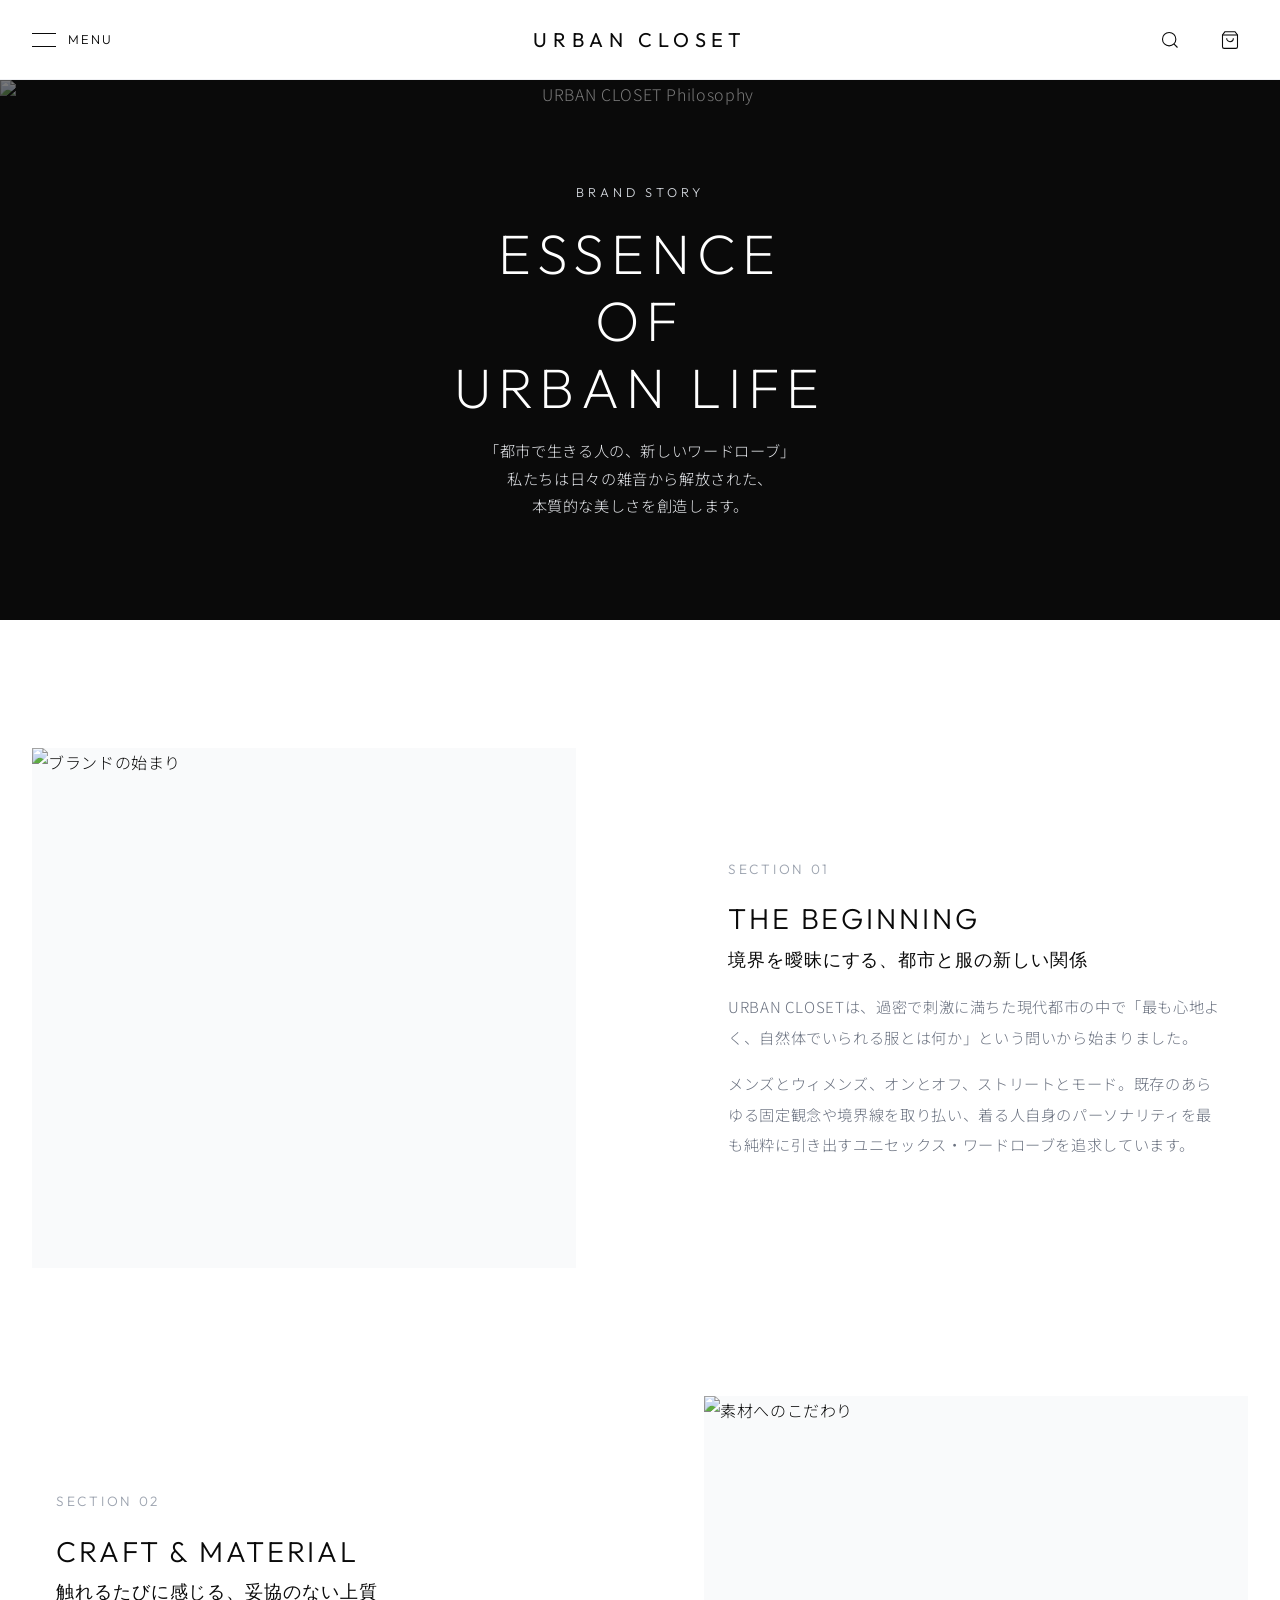
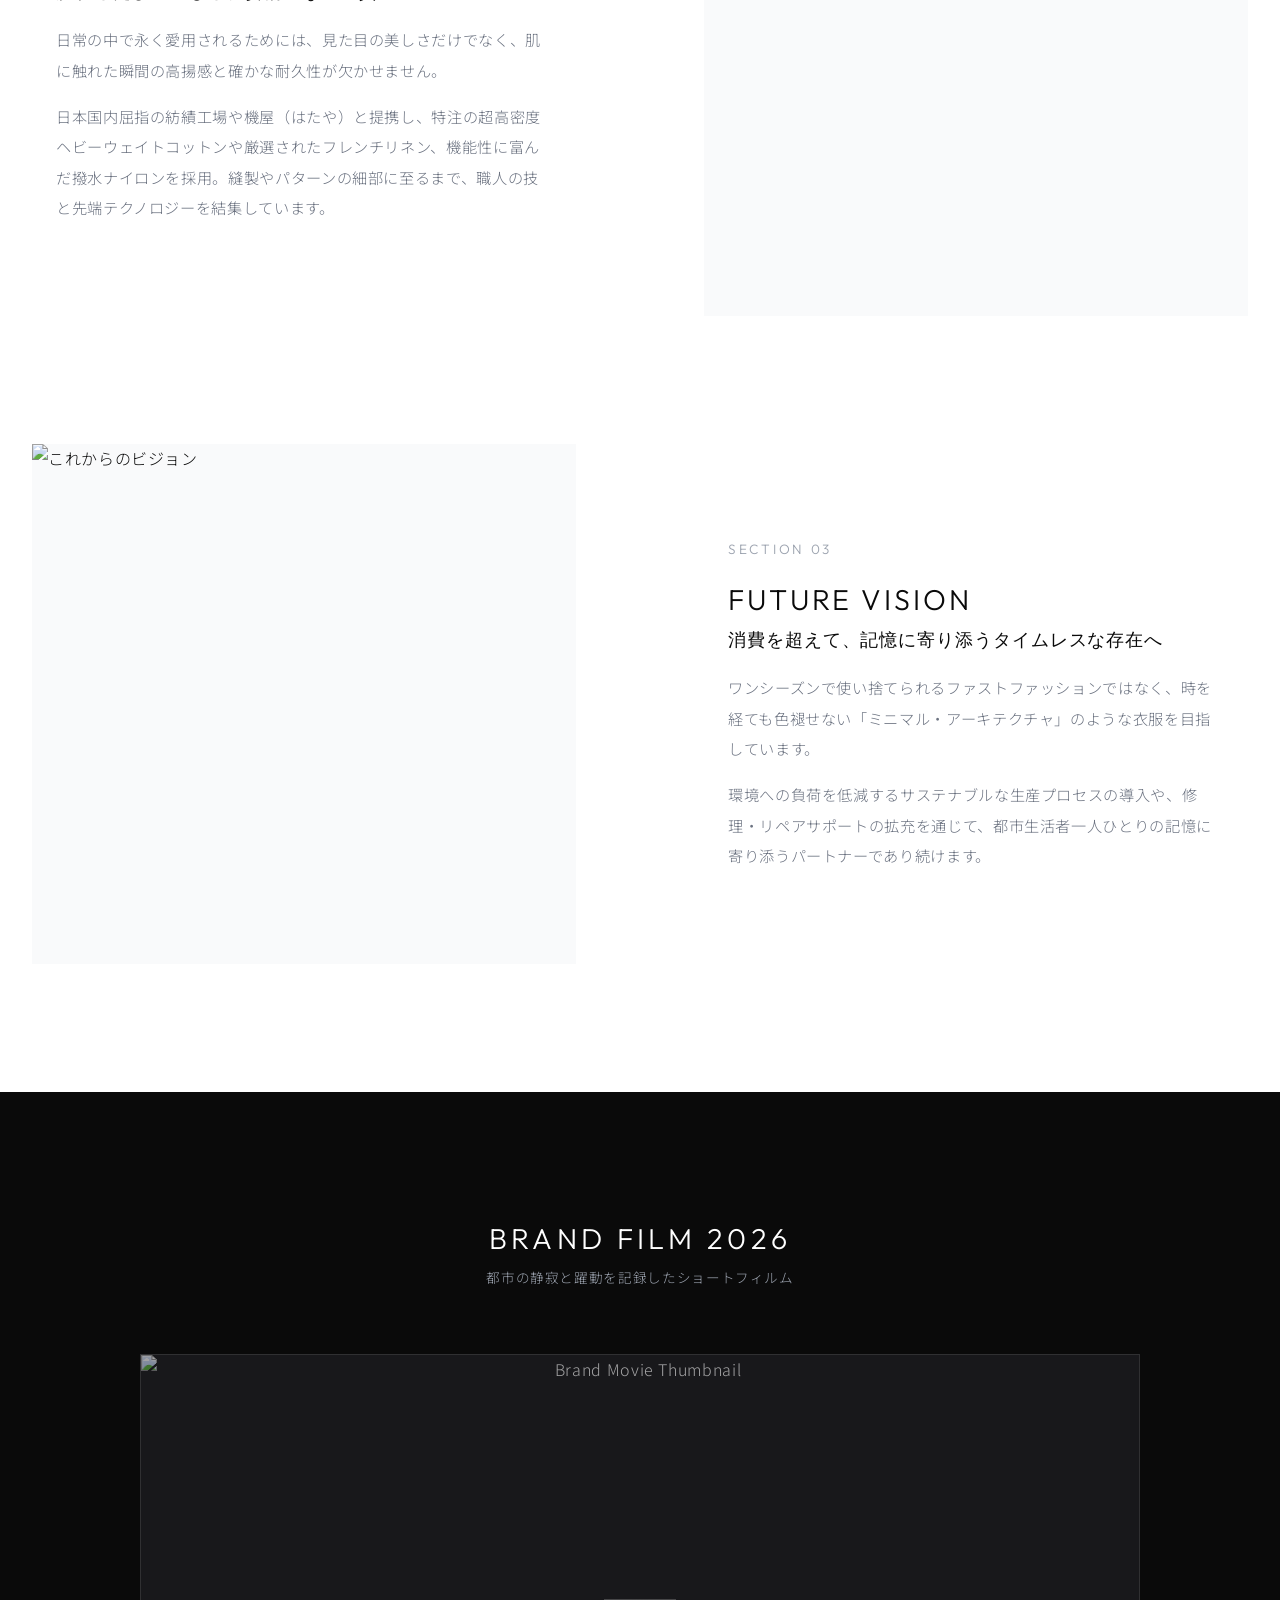
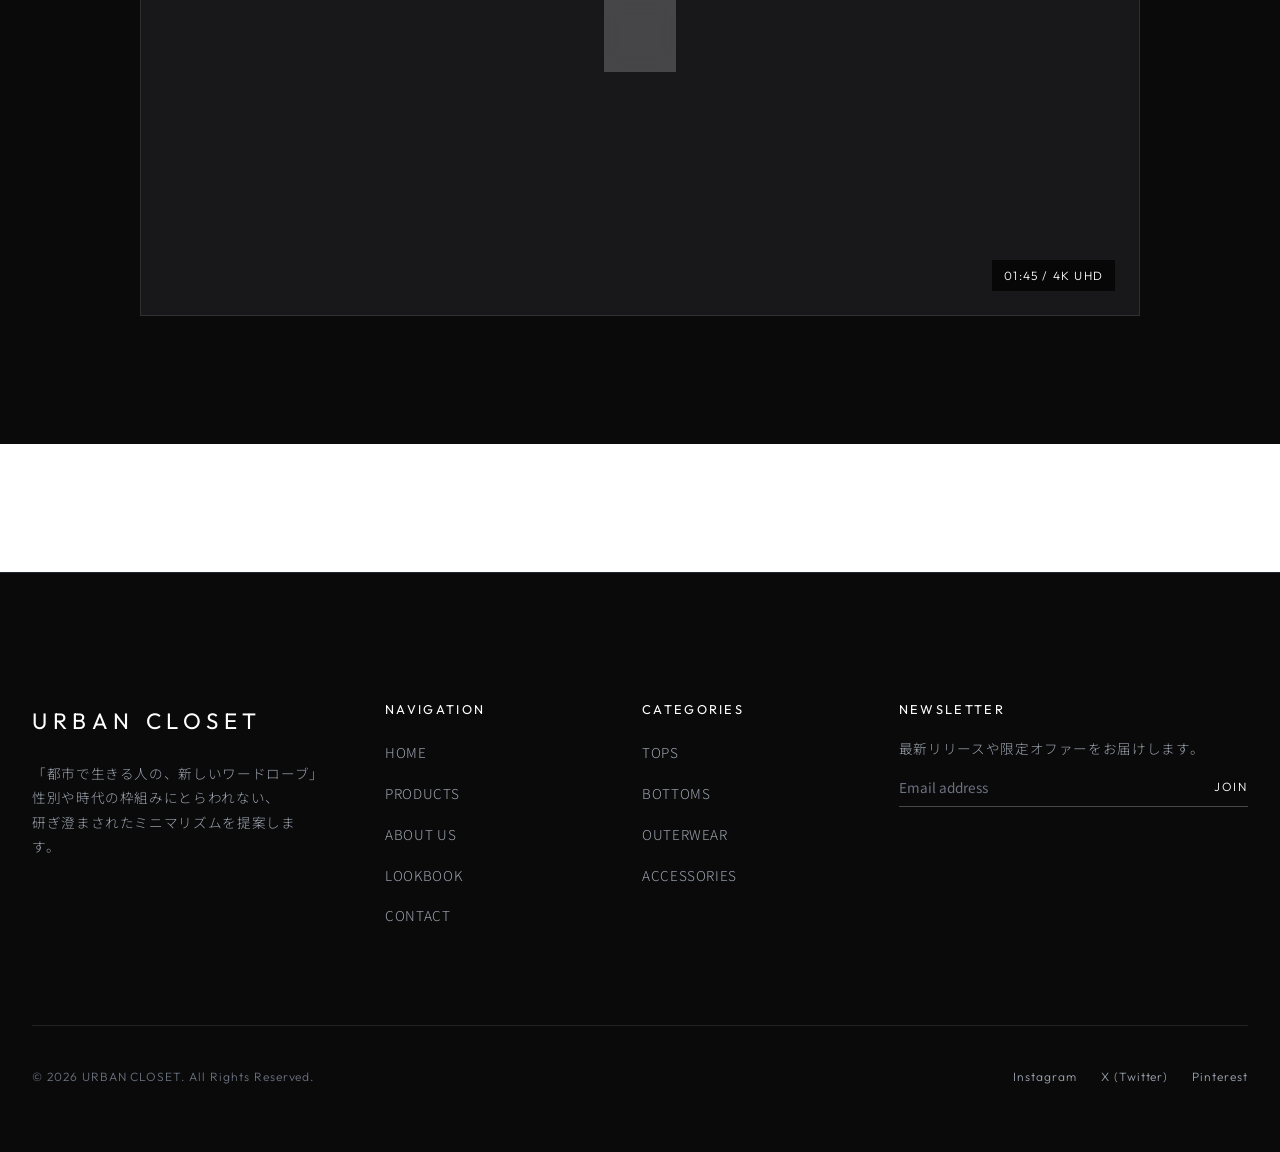
==== commit 8d7d4d32: "update" ====
--- a/about.html
+++ b/about.html
@@ -165,9 +165,9 @@
         <span class="about-hero-tag">BRAND STORY</span>
         <h1 class="about-hero-title">ESSENCE<br>OF<br>URBAN LIFE</h1>
         <p class="about-hero-desc">
-          「都市で生きる人の、新しいワードローブ」<br>
-          私たちは日々の雑音から解放された、<br>
-          本質的な美しさを創造します。
+          <span class="text-row">「都市で生きる人の、新しいワードローブ」</span>
+          <span class="text-row">私たちは日々の雑音から解放された、</span>
+          <span class="text-row">本質的な美しさを創造します。</span>
         </p>
       </div>
     </section>
@@ -268,9 +268,9 @@
         <div class="footer-brand">
           <span class="footer-logo">URBAN CLOSET</span>
           <p class="footer-tagline">
-            「都市で生きる人の、新しいワードローブ」<br>
-            性別や時代の枠組みにとらわれない、<br>
-            研ぎ澄まされたミニマリズムを提案します。
+            <span class="text-row">「都市で生きる人の、新しいワードローブ」</span>
+            <span class="text-row">性別や時代の枠組みにとらわれない、</span>
+            <span class="text-row">研ぎ澄まされたミニマリズムを提案します。</span>
           </p>
         </div>
 
--- a/css/style.css
+++ b/css/style.css
@@ -54,6 +54,9 @@
   scroll-behavior: smooth;
   -webkit-font-smoothing: antialiased;
   -moz-osx-font-smoothing: grayscale;
+  -webkit-text-size-adjust: 100%;
+  max-width: 100%;
+  overflow-x: hidden;
 }
 
 body {
@@ -63,7 +66,9 @@
   background-color: var(--color-bg);
   line-height: 1.8;
   letter-spacing: 0.04em;
+  max-width: 100%;
   overflow-x: hidden;
+  position: relative;
 }
 
 /* Typography Helpers */
@@ -371,40 +376,53 @@
 }
 
 .nav-header {
-  height: 90px;
+  min-height: 110px;
   display: flex;
   justify-content: space-between;
   align-items: center;
-  padding: 0 var(--container-padding);
+  padding: max(1.5rem, env(safe-area-inset-top, 1.5rem)) var(--container-padding) 1.5rem var(--container-padding);
   border-bottom: 1px solid rgba(255, 255, 255, 0.15);
+  box-sizing: border-box;
 }
 
 .nav-header .logo-text {
-  font-size: 1.2rem;
-  letter-spacing: 0.28em;
+  font-size: 1.35rem;
+  letter-spacing: 0.3em;
 }
 
 .nav-close-btn {
   display: flex;
   align-items: center;
-  gap: 0.6rem;
+  gap: 0.75rem;
   font-family: var(--font-en);
   font-size: 0.85rem;
-  letter-spacing: 0.18em;
-  text-transform: uppercase;
-  color: #FFFFFF;
-  padding: 0.6rem 0.5rem;
-  transition: opacity var(--transition-fast);
+  font-weight: 400;
+  letter-spacing: 0.2em;
+  text-transform: uppercase;
+  color: #FFFFFF;
+  padding: 0.75rem 1.25rem;
+  border: 1px solid rgba(255, 255, 255, 0.4);
+  background-color: rgba(255, 255, 255, 0.08);
+  transition: all var(--transition-fast);
+  cursor: pointer;
 }
 
 .nav-close-btn:hover {
-  opacity: 0.7;
+  background-color: rgba(255, 255, 255, 0.2);
+  border-color: #FFFFFF;
+  opacity: 1;
 }
 
 .nav-close-btn svg {
-  width: 22px;
-  height: 22px;
-  stroke-width: 1.4;
+  width: 20px;
+  height: 20px;
+  stroke-width: 1.6;
+}
+
+/* 1行を崩さず綺麗に表示するためのユーティリティクラス */
+.text-row {
+  display: block;
+  width: 100%;
 }
 
 .nav-content {
@@ -1111,8 +1129,24 @@
   }
 
   .nav-header {
-    height: 80px;
-    padding: 0 1.25rem;
+    min-height: 100px;
+    padding: max(1.5rem, env(safe-area-inset-top, 1.5rem)) 1.25rem 1.25rem 1.25rem;
+  }
+
+  .nav-header .logo-text {
+    font-size: 1.15rem;
+    letter-spacing: 0.25em;
+  }
+
+  .nav-close-btn {
+    padding: 0.6rem 1rem;
+    font-size: 0.8rem;
+  }
+
+  .section-header {
+    flex-direction: column;
+    align-items: flex-start;
+    gap: 1rem;
   }
 
   .logo-text {
@@ -1123,6 +1157,13 @@
   .breadcrumb {
     flex-wrap: wrap;
     line-height: 1.6;
+  }
+
+  .footer-tagline {
+    font-size: 0.82rem;
+    line-height: 1.8;
+    word-break: keep-all;
+    overflow-wrap: break-word;
   }
 
   .footer-top {
--- a/css/pages/about.css
+++ b/css/pages/about.css
@@ -257,3 +257,16 @@
     padding: 0;
   }
 }
+
+@media (max-width: 768px) {
+  .about-hero-title {
+    font-size: 2.2rem;
+  }
+
+  .about-hero-desc {
+    font-size: 0.84rem;
+    line-height: 1.75;
+    word-break: keep-all;
+    overflow-wrap: break-word;
+  }
+}
